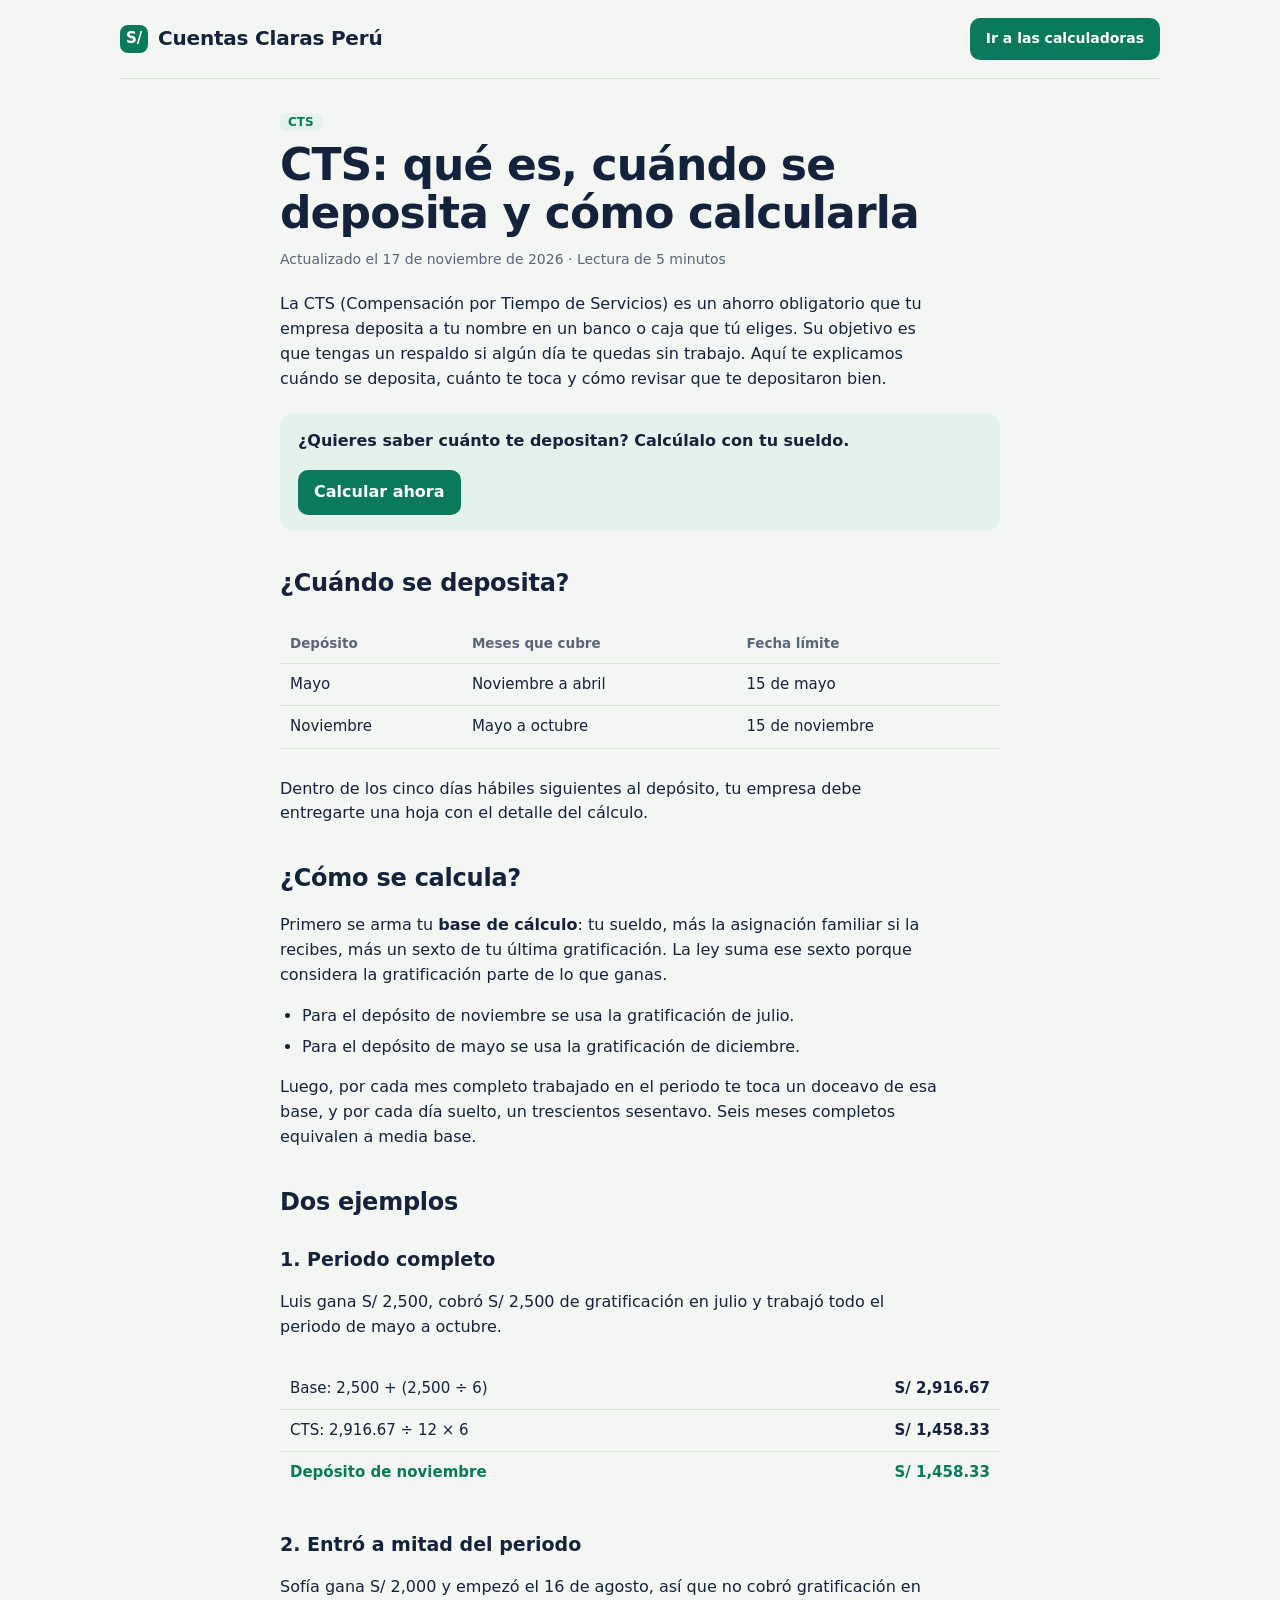
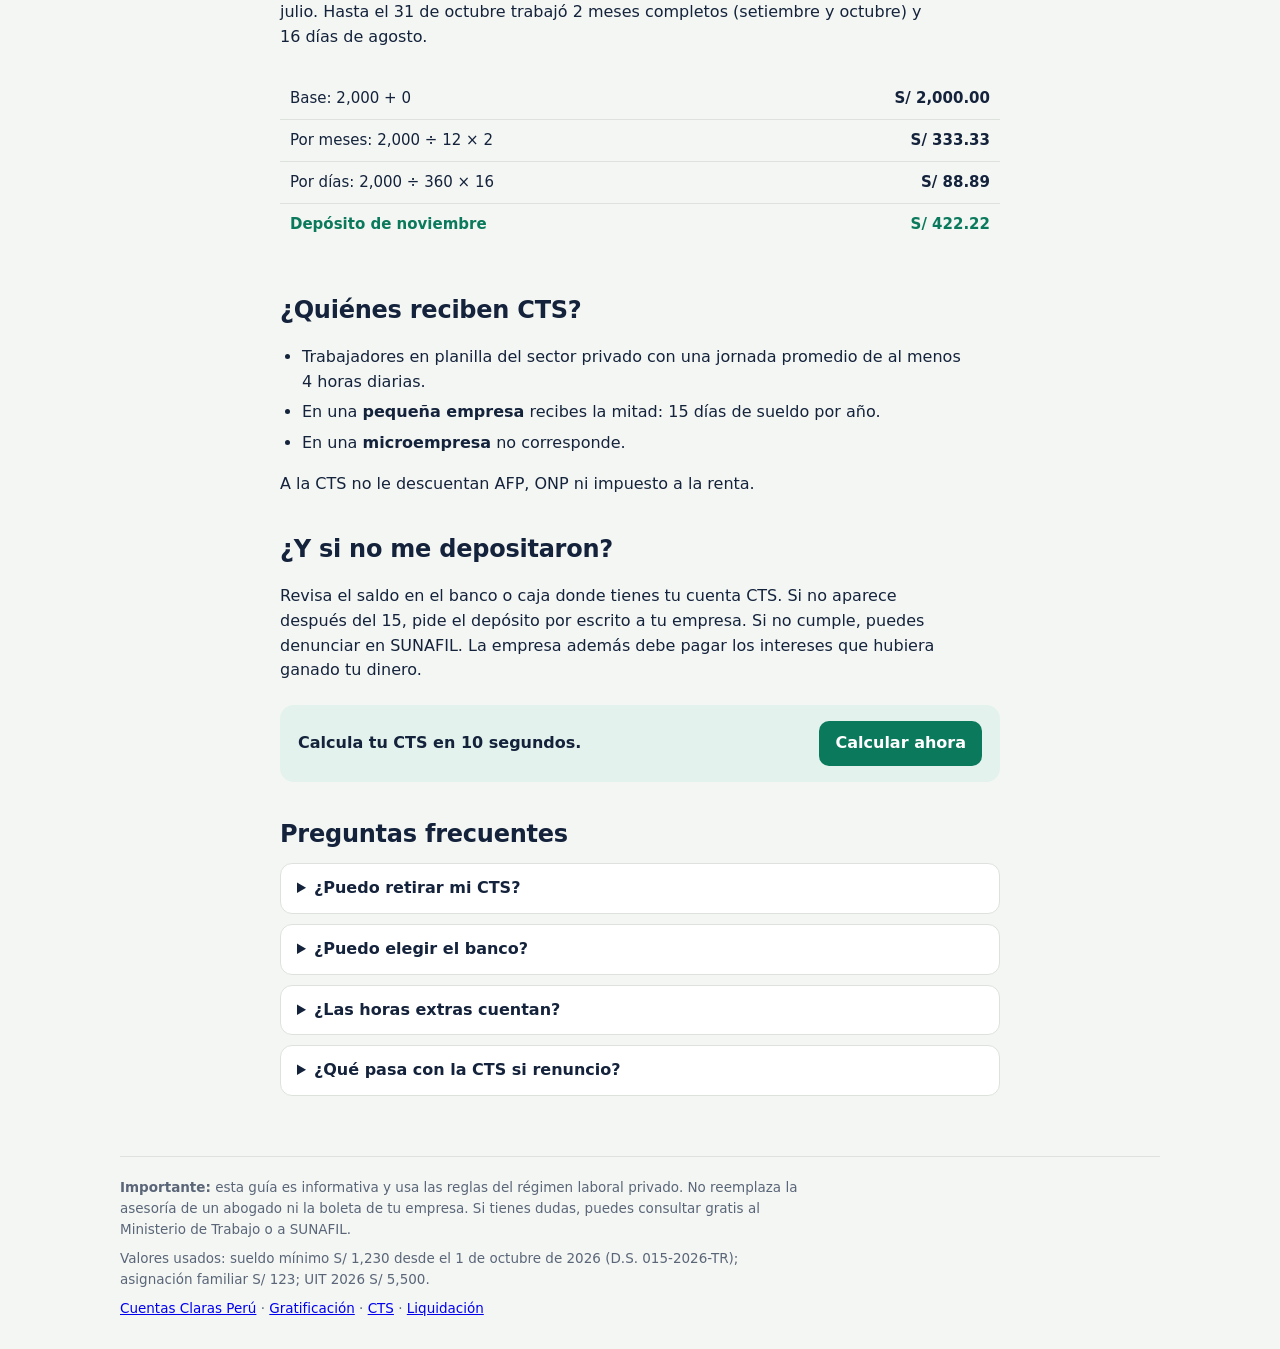
==== guias/cts-como-calcular.html @ 8b1d8154 "Agrega guías de gratificación, CTS y liquidación, mapa del sitio y etiquetas para compartir Co-Autho" ====
<!DOCTYPE html>
<html lang="es-PE">
<head>
<meta charset="utf-8">
<meta http-equiv="Content-Security-Policy" content="default-src 'none'; script-src 'self'; style-src 'self' https://fonts.googleapis.com; font-src https://fonts.gstatic.com; img-src 'self'; connect-src 'none'; base-uri 'none'; form-action 'none'; object-src 'none'; upgrade-insecure-requests">
<meta name="referrer" content="strict-origin-when-cross-origin">
<meta name="viewport" content="width=device-width, initial-scale=1">
<title>CTS 2026: qué es, cuándo se deposita y cómo calcularla | Cuentas Claras Perú</title>
<meta name="description" content="Guía simple de la CTS en Perú: fechas de depósito de mayo y noviembre, fórmula de cálculo con ejemplos y qué hacer si no te depositan.">
<link rel="canonical" href="https://thegold7.github.io/cuentas-claras/guias/cts-como-calcular.html">
<meta property="og:type" content="article">
<meta property="og:locale" content="es_PE">
<meta property="og:site_name" content="Cuentas Claras Perú">
<meta property="og:title" content="CTS: qué es, cuándo se deposita y cómo calcularla">
<meta property="og:description" content="Guía simple de la CTS en Perú: fechas de depósito de mayo y noviembre, fórmula de cálculo con ejemplos y qué hacer si no te depositan.">
<meta property="og:url" content="https://thegold7.github.io/cuentas-claras/guias/cts-como-calcular.html">
<meta property="og:image" content="https://thegold7.github.io/cuentas-claras/img/lima-costa-verde.jpg">
<meta name="twitter:card" content="summary_large_image">
<meta name="theme-color" content="#14233b">
<link rel="preconnect" href="https://fonts.googleapis.com">
<link rel="preconnect" href="https://fonts.gstatic.com" crossorigin>
<link href="https://fonts.googleapis.com/css2?family=Bricolage+Grotesque:opsz,wght@12..96,600;12..96,800&family=Public+Sans:wght@400;500;600;700&display=swap" rel="stylesheet">
<link rel="stylesheet" href="../css/estilos.css">
</head>
<body>
<div class="wrap">
<div class="topbar">
  <a class="brand" href="../"><span class="dot" aria-hidden="true">S/</span>Cuentas Claras Perú</a>
  <a class="btn" href="../">Ir a las calculadoras</a>
</div>
<article class="guia-art">
  <span class="g-tag">CTS</span>
  <h1>CTS: qué es, cuándo se deposita y cómo calcularla</h1>
  <div class="meta">Actualizado el 17 de noviembre de 2026 · Lectura de 5 minutos</div>

  <p>La CTS (Compensación por Tiempo de Servicios) es un ahorro obligatorio que tu empresa deposita a tu nombre en un banco o caja que tú eliges. Su objetivo es que tengas un respaldo si algún día te quedas sin trabajo. Aquí te explicamos cuándo se deposita, cuánto te toca y cómo revisar que te depositaron bien.</p>
  <div class="cta"><p>¿Quieres saber cuánto te depositan? Calcúlalo con tu sueldo.</p><a class="btn" href="../#cts">Calcular ahora</a></div>
  <h2>¿Cuándo se deposita?</h2>
  <div class="tabla-wrap"><table class="tabla"><thead><tr><th>Depósito</th><th>Meses que cubre</th><th>Fecha límite</th></tr></thead><tbody>
    <tr><td>Mayo</td><td>Noviembre a abril</td><td>15 de mayo</td></tr>
    <tr><td>Noviembre</td><td>Mayo a octubre</td><td>15 de noviembre</td></tr>
  </tbody></table></div>
  <p>Dentro de los cinco días hábiles siguientes al depósito, tu empresa debe entregarte una hoja con el detalle del cálculo.</p>
  <h2>¿Cómo se calcula?</h2>
  <p>Primero se arma tu <strong>base de cálculo</strong>: tu sueldo, más la asignación familiar si la recibes, más un sexto de tu última gratificación. La ley suma ese sexto porque considera la gratificación parte de lo que ganas.</p>
  <ul>
    <li>Para el depósito de noviembre se usa la gratificación de julio.</li>
    <li>Para el depósito de mayo se usa la gratificación de diciembre.</li>
  </ul>
  <p>Luego, por cada mes completo trabajado en el periodo te toca un doceavo de esa base, y por cada día suelto, un trescientos sesentavo. Seis meses completos equivalen a media base.</p>
  <h2>Dos ejemplos</h2>
  <h3>1. Periodo completo</h3>
  <p>Luis gana S/ 2,500, cobró S/ 2,500 de gratificación en julio y trabajó todo el periodo de mayo a octubre.</p>
  <div class="tabla-wrap"><table class="tabla"><tbody><tr><td>Base: 2,500 + (2,500 ÷ 6)</td><td class="n">S/ 2,916.67</td></tr><tr><td>CTS: 2,916.67 ÷ 12 × 6</td><td class="n">S/ 1,458.33</td></tr><tr class="t"><td>Depósito de noviembre</td><td class="n">S/ 1,458.33</td></tr></tbody></table></div>
  <h3>2. Entró a mitad del periodo</h3>
  <p>Sofía gana S/ 2,000 y empezó el 16 de agosto, así que no cobró gratificación en julio. Hasta el 31 de octubre trabajó 2 meses completos (setiembre y octubre) y 16 días de agosto.</p>
  <div class="tabla-wrap"><table class="tabla"><tbody><tr><td>Base: 2,000 + 0</td><td class="n">S/ 2,000.00</td></tr><tr><td>Por meses: 2,000 ÷ 12 × 2</td><td class="n">S/ 333.33</td></tr><tr><td>Por días: 2,000 ÷ 360 × 16</td><td class="n">S/ 88.89</td></tr><tr class="t"><td>Depósito de noviembre</td><td class="n">S/ 422.22</td></tr></tbody></table></div>
  <h2>¿Quiénes reciben CTS?</h2>
  <ul>
    <li>Trabajadores en planilla del sector privado con una jornada promedio de al menos 4 horas diarias.</li>
    <li>En una <strong>pequeña empresa</strong> recibes la mitad: 15 días de sueldo por año.</li>
    <li>En una <strong>microempresa</strong> no corresponde.</li>
  </ul>
  <p>A la CTS no le descuentan AFP, ONP ni impuesto a la renta.</p>
  <h2>¿Y si no me depositaron?</h2>
  <p>Revisa el saldo en el banco o caja donde tienes tu cuenta CTS. Si no aparece después del 15, pide el depósito por escrito a tu empresa. Si no cumple, puedes denunciar en SUNAFIL. La empresa además debe pagar los intereses que hubiera ganado tu dinero.</p>
  <div class="cta"><p>Calcula tu CTS en 10 segundos.</p><a class="btn" href="../#cts">Calcular ahora</a></div>
  <h2>Preguntas frecuentes</h2>
  <details><summary>¿Puedo retirar mi CTS?</summary><p>Las reglas de retiro cambian seguido por leyes temporales. Consulta en tu banco o caja cuánto puedes retirar hoy. Si te quedas sin trabajo, puedes retirar el total con la constancia de cese que te entrega tu empresa.</p></details><details><summary>¿Puedo elegir el banco?</summary><p>Sí. Tú eliges el banco o caja y se lo comunicas a tu empresa. También puedes cambiar tu CTS a otra entidad más adelante.</p></details><details><summary>¿Las horas extras cuentan?</summary><p>Sí, si las recibiste de forma regular. Se suma el promedio a tu base de cálculo.</p></details><details><summary>¿Qué pasa con la CTS si renuncio?</summary><p>La CTS acumulada desde tu último depósito se paga en tu liquidación como CTS trunca.</p></details>

</article>
<footer>
  <p><strong>Importante:</strong> esta guía es informativa y usa las reglas del régimen laboral privado. No reemplaza la asesoría de un abogado ni la boleta de tu empresa. Si tienes dudas, puedes consultar gratis al Ministerio de Trabajo o a SUNAFIL.</p>
  <p>Valores usados: sueldo mínimo S/ 1,230 desde el 1 de octubre de 2026 (D.S. 015-2026-TR); asignación familiar S/ 123; UIT 2026 S/ 5,500.</p>
  <p><a href="../">Cuentas Claras Perú</a> · <a href="gratificacion-diciembre-2026.html">Gratificación</a> · <a href="cts-como-calcular.html">CTS</a> · <a href="liquidacion-por-renuncia.html">Liquidación</a></p>
</footer>
</div>
</body>
</html>
---- css/estilos.css ----
/* Plan: boleta de pago como metáfora. Formulario a la izquierda, "boleta" con el desglose a la derecha, explicación sencilla debajo. */
:root{
  --ink:#14233b;          /* texto principal, azul tinta */
  --muted:#5a6678;
  --paper:#f4f6f3;        /* fondo */
  --card:#ffffff;
  --line:#dde3dc;
  --accent:#0b7a5c;       /* verde "plata" */
  --accent-soft:#e3f2ec;
  --sun:#f2b134;          /* amarillo para avisos */
  --sun-soft:#fff5dd;
  --danger:#b4372f;
  --font-display:"Bricolage Grotesque", "Segoe UI", system-ui, sans-serif;
  --font-body:"Public Sans", "Segoe UI", system-ui, -apple-system, sans-serif;
  color-scheme: light;
}
@media (prefers-color-scheme: dark){
  :root:not([data-theme="light"]){
    --ink:#e8edf4; --muted:#a3adbb; --paper:#0f1620; --card:#17212d; --line:#2a3644;
    --accent:#3cc497; --accent-soft:#16322a; --sun:#f2b134; --sun-soft:#2e2615; --danger:#ef7d74;
    color-scheme: dark;
  }
}
:root[data-theme="dark"]{
  --ink:#e8edf4; --muted:#a3adbb; --paper:#0f1620; --card:#17212d; --line:#2a3644;
  --accent:#3cc497; --accent-soft:#16322a; --sun:#f2b134; --sun-soft:#2e2615; --danger:#ef7d74;
  color-scheme: dark;
}
*{box-sizing:border-box}
html,body{margin:0}
body{background:var(--paper);color:var(--ink);font-family:var(--font-body);font-size:16px;line-height:1.55}
.wrap{max-width:1080px;margin:0 auto;padding:0 20px}
/* Portada con foto de la Costa Verde; el degradado oscuro mantiene el texto legible */
header.hero{margin-top:20px;border-radius:22px;overflow:hidden;color:#fff;padding:34px 30px 30px;min-height:330px;display:flex;flex-direction:column;justify-content:flex-end;
  background:linear-gradient(90deg, rgba(10,22,40,.88) 0%, rgba(10,22,40,.62) 48%, rgba(10,22,40,.12) 100%), url("../img/lima-costa-verde.jpg") center 50% / cover no-repeat, #14233b}
@media (max-width:600px){header.hero{padding:26px 20px 22px;min-height:300px;background:linear-gradient(180deg, rgba(10,22,40,.35) 0%, rgba(10,22,40,.9) 70%), url("../img/lima-costa-verde.jpg") 40% 50% / cover no-repeat, #14233b}}
.brand{display:flex;align-items:center;gap:10px;font-family:var(--font-display);font-weight:800;font-size:20px;letter-spacing:-.01em;margin-bottom:auto}
.brand .dot{width:28px;height:28px;border-radius:8px;background:#0b7a5c;display:grid;place-items:center;color:#fff;font-size:15px}
h1{font-family:var(--font-display);font-weight:800;font-size:clamp(28px,5vw,44px);line-height:1.08;letter-spacing:-.02em;margin:40px 0 10px;text-wrap:balance;max-width:18ch;text-shadow:0 2px 18px rgba(0,0,0,.35)}
.lead{color:rgba(255,255,255,.9);max-width:52ch;margin:0}
.chip{display:inline-flex;gap:6px;align-items:center;align-self:flex-start;margin-top:16px;padding:6px 13px;border-radius:99px;background:rgba(255,255,255,.16);border:1px solid rgba(255,255,255,.3);color:#fff;font-size:13.5px;font-weight:600;backdrop-filter:blur(6px)}
.credit{font-size:11.5px;color:rgba(255,255,255,.65);margin-top:12px}
nav.tabs{display:flex;gap:8px;flex-wrap:wrap;margin:26px 0 18px}
nav.tabs a{padding:10px 18px;border-radius:12px;border:1.5px solid var(--line);background:var(--card);color:var(--ink);text-decoration:none;font-weight:600}
nav.tabs a:hover{border-color:var(--accent)}
nav.tabs a[aria-current="page"]{background:var(--ink);border-color:var(--ink);color:var(--paper)}
a:focus-visible,button:focus-visible,input:focus-visible,select:focus-visible{outline:3px solid var(--sun);outline-offset:2px}
.panel{display:none}
.panel.active{display:block}
.grid{display:grid;grid-template-columns:minmax(0,1fr) minmax(0,1fr);gap:20px;align-items:start}
@media (max-width:760px){.grid{grid-template-columns:1fr}}
.card{background:var(--card);border:1px solid var(--line);border-radius:16px;padding:22px}
.card h2{font-family:var(--font-display);font-size:21px;margin:0 0 4px;letter-spacing:-.01em}
.card .sub{color:var(--muted);font-size:14.5px;margin:0 0 16px}
.field{display:flex;flex-direction:column;gap:5px;margin-bottom:14px}
.field label{font-weight:600;font-size:14.5px}
.field .hint{color:var(--muted);font-size:13px}
.row2{display:grid;grid-template-columns:minmax(0,1fr) minmax(0,1fr);gap:12px}
.row2>*{min-width:0}
@media (max-width:480px){.row2{grid-template-columns:1fr;gap:0}}
input[type=number],input[type=date],select{width:100%;padding:11px 12px;border:1.5px solid var(--line);border-radius:10px;background:var(--paper);color:var(--ink);font:inherit;font-variant-numeric:tabular-nums}
/* En iPhone y Android el campo de fecha tiene un ancho propio que lo hace desbordar */
input[type=date]{-webkit-appearance:none;appearance:none;min-width:0;max-width:100%;display:block;min-height:46px}
input[type=date]::-webkit-date-and-time-value{text-align:left}
input:hover,select:hover{border-color:var(--muted)}
.check{display:flex;gap:10px;align-items:flex-start;padding:10px 12px;border:1.5px solid var(--line);border-radius:10px;margin-bottom:14px;cursor:pointer}
.check input{margin-top:4px;width:18px;height:18px;accent-color:var(--accent)}
.check span{font-size:14.5px}
.check small{display:block;color:var(--muted);font-size:13px}
/* Boleta */
.boleta{background:var(--card);border:1px solid var(--line);border-radius:16px;overflow:hidden;position:sticky;top:16px}
.boleta .top{padding:18px 22px;border-bottom:2px dashed var(--line)}
.boleta .top .k{font-size:13px;color:var(--muted);text-transform:uppercase;letter-spacing:.06em;font-weight:600}
.boleta .total{font-family:var(--font-display);font-weight:800;font-size:clamp(34px,6vw,46px);letter-spacing:-.02em;color:var(--accent);font-variant-numeric:tabular-nums;line-height:1.1;margin-top:4px}
.boleta .when{font-size:14px;color:var(--muted);margin-top:4px}
.lines{list-style:none;margin:0;padding:12px 22px 18px}
.lines li{display:flex;justify-content:space-between;gap:12px;padding:9px 0;border-bottom:1px solid var(--line);font-size:15px}
.lines li:last-child{border-bottom:0}
.lines li .v{font-variant-numeric:tabular-nums;font-weight:600;white-space:nowrap}
.lines li .d{color:var(--muted);font-size:13px;display:block}
.lines li.sum{font-weight:700;border-top:2px solid var(--ink);border-bottom:0;margin-top:4px}
.notice{margin:0 22px 18px;padding:10px 12px;border-radius:10px;background:var(--sun-soft);border-left:4px solid var(--sun);font-size:14px}
.notice.err{border-left-color:var(--danger)}
/* Explicación */
.explain{margin-top:20px;display:grid;grid-template-columns:minmax(0,1.2fr) minmax(0,1fr);gap:20px}
@media (max-width:760px){.explain{grid-template-columns:1fr}}
.explain h3{font-family:var(--font-display);font-size:19px;margin:0 0 8px}
.explain p{margin:0 0 10px;max-width:65ch}
.formula{font-variant-numeric:tabular-nums;background:var(--accent-soft);color:var(--ink);border-radius:10px;padding:10px 12px;font-weight:600;margin:10px 0}
.example{border:1.5px dashed var(--accent);border-radius:14px;padding:16px 18px}
.example .tag{display:inline-block;background:var(--accent);color:var(--card);border-radius:6px;padding:2px 8px;font-size:12.5px;font-weight:700;margin-bottom:8px}
.example table{width:100%;border-collapse:collapse;font-size:14.5px;font-variant-numeric:tabular-nums}
.example td{padding:5px 0;border-bottom:1px solid var(--line)}
.example td:last-child{text-align:right;font-weight:600;white-space:nowrap}
.example tr.t td{border-bottom:0;font-weight:700;color:var(--accent)}
.ojo{margin-top:14px;padding:0;list-style:none;display:grid;gap:8px}
.ojo li{padding-left:24px;position:relative;font-size:14.5px}
.ojo li::before{content:"!";position:absolute;left:0;top:2px;width:17px;height:17px;border-radius:50%;background:var(--sun);color:#3b2a00;font-size:12px;font-weight:800;display:grid;place-items:center}
footer{margin:40px 0 30px;padding-top:20px;border-top:1px solid var(--line);color:var(--muted);font-size:13.5px}
footer p{max-width:80ch;margin:0 0 8px}
@media (prefers-reduced-motion:no-preference){.panel.active{animation:fade .25s ease}@keyframes fade{from{opacity:.4}to{opacity:1}}}

/* ---------- Guías (portada) ---------- */
.guias{margin-top:34px}
.guias h2,.apoyo h2{font-family:var(--font-display);font-size:24px;letter-spacing:-.01em;margin:0 0 14px}
.guias-grid{display:grid;grid-template-columns:repeat(3,minmax(0,1fr));gap:16px}
@media (max-width:860px){.guias-grid{grid-template-columns:1fr}}
.guia{display:flex;flex-direction:column;gap:6px;background:var(--card);border:1px solid var(--line);border-radius:14px;padding:18px;color:var(--ink);text-decoration:none}
.guia:hover{border-color:var(--accent)}
.guia strong{font-family:var(--font-display);font-size:17px;line-height:1.25}
.guia span:last-child{color:var(--muted);font-size:14px}
.g-tag{align-self:flex-start;font-size:12px;font-weight:700;color:var(--accent);background:var(--accent-soft);padding:2px 8px;border-radius:6px}

/* ---------- Apoyo con Yape ---------- */
.apoyo{margin-top:28px;display:flex;gap:24px;align-items:center;justify-content:space-between;background:var(--card);border:1.5px solid var(--accent);border-radius:16px;padding:22px}
.apoyo[hidden]{display:none}
.apoyo p{margin:0;max-width:60ch;color:var(--muted)}
.apoyo img{width:180px;height:180px;border-radius:12px;background:#fff;padding:6px;flex-shrink:0}
@media (max-width:600px){.apoyo{flex-direction:column;align-items:flex-start}}

/* ---------- Páginas de guía ---------- */
.topbar{display:flex;justify-content:space-between;align-items:center;gap:12px;padding:18px 0;border-bottom:1px solid var(--line)}
.topbar a.brand{color:var(--ink);text-decoration:none;margin:0}
.topbar a.brand .dot{background:var(--accent)}
.topbar .btn{font-size:14px}
.btn{display:inline-block;background:var(--accent);color:#fff;text-decoration:none;font-weight:700;padding:10px 16px;border-radius:10px}
.btn:hover{filter:brightness(1.08)}
article.guia-art{max-width:720px;margin:0 auto;padding:30px 0 10px}
article.guia-art h1{max-width:none;margin:8px 0 12px;text-shadow:none}
article.guia-art .meta{color:var(--muted);font-size:14px;margin-bottom:22px}
article.guia-art h2{font-family:var(--font-display);font-size:24px;letter-spacing:-.01em;margin:34px 0 10px;text-wrap:balance}
article.guia-art h3{font-family:var(--font-display);font-size:19px;margin:24px 0 8px}
article.guia-art p,article.guia-art li{max-width:65ch}
article.guia-art ul,article.guia-art ol{padding-left:22px}
article.guia-art li{margin-bottom:6px}
.cta{display:flex;gap:16px;align-items:center;justify-content:space-between;flex-wrap:wrap;background:var(--accent-soft);border-radius:14px;padding:16px 18px;margin:22px 0}
.cta p{margin:0;font-weight:600}
.tabla{width:100%;border-collapse:collapse;font-size:15px;font-variant-numeric:tabular-nums;margin:12px 0}
.tabla-wrap{overflow-x:auto}
.tabla th,.tabla td{text-align:left;padding:9px 10px;border-bottom:1px solid var(--line)}
.tabla th{font-size:13.5px;color:var(--muted);font-weight:600}
.tabla td.n{text-align:right;white-space:nowrap;font-weight:600}
.tabla tr.t td{font-weight:700;color:var(--accent);border-bottom:0}
details{background:var(--card);border:1px solid var(--line);border-radius:12px;padding:12px 16px;margin-bottom:10px}
summary{cursor:pointer;font-weight:600}
details p{margin:10px 0 2px}
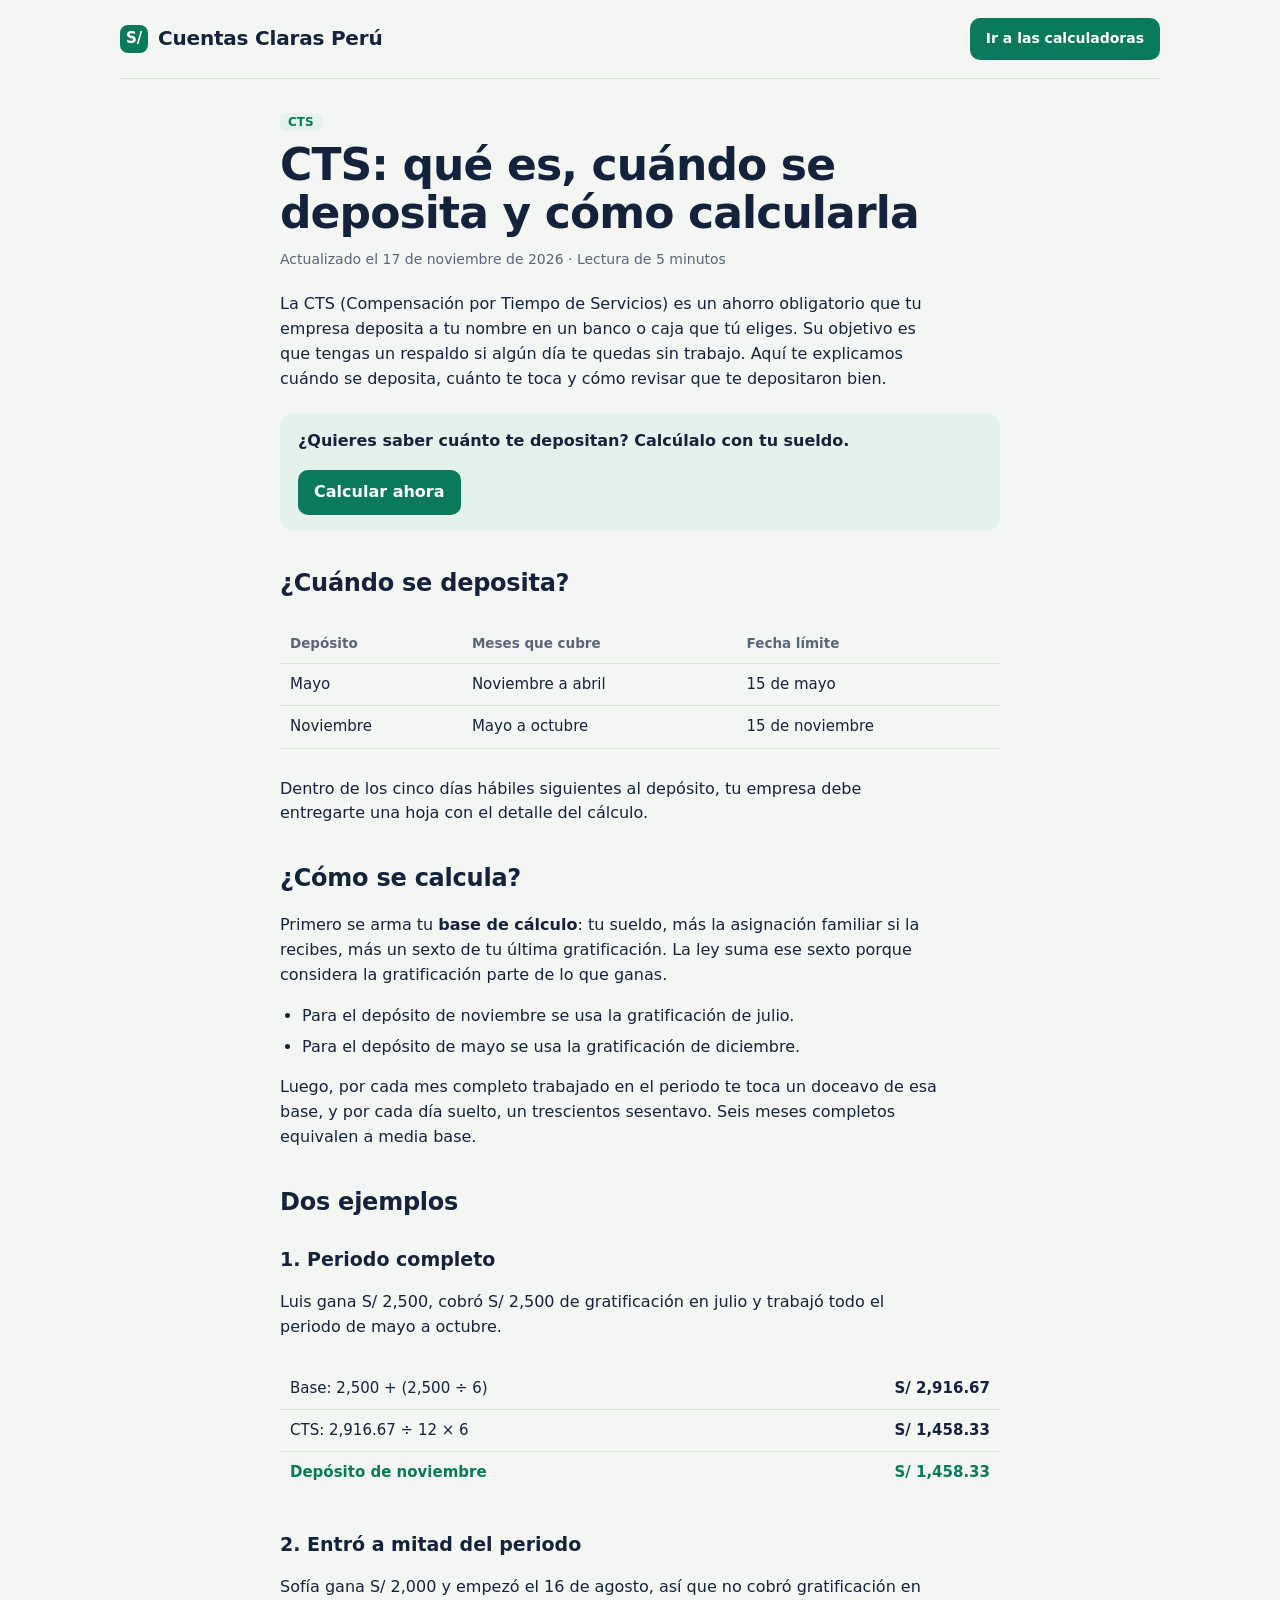
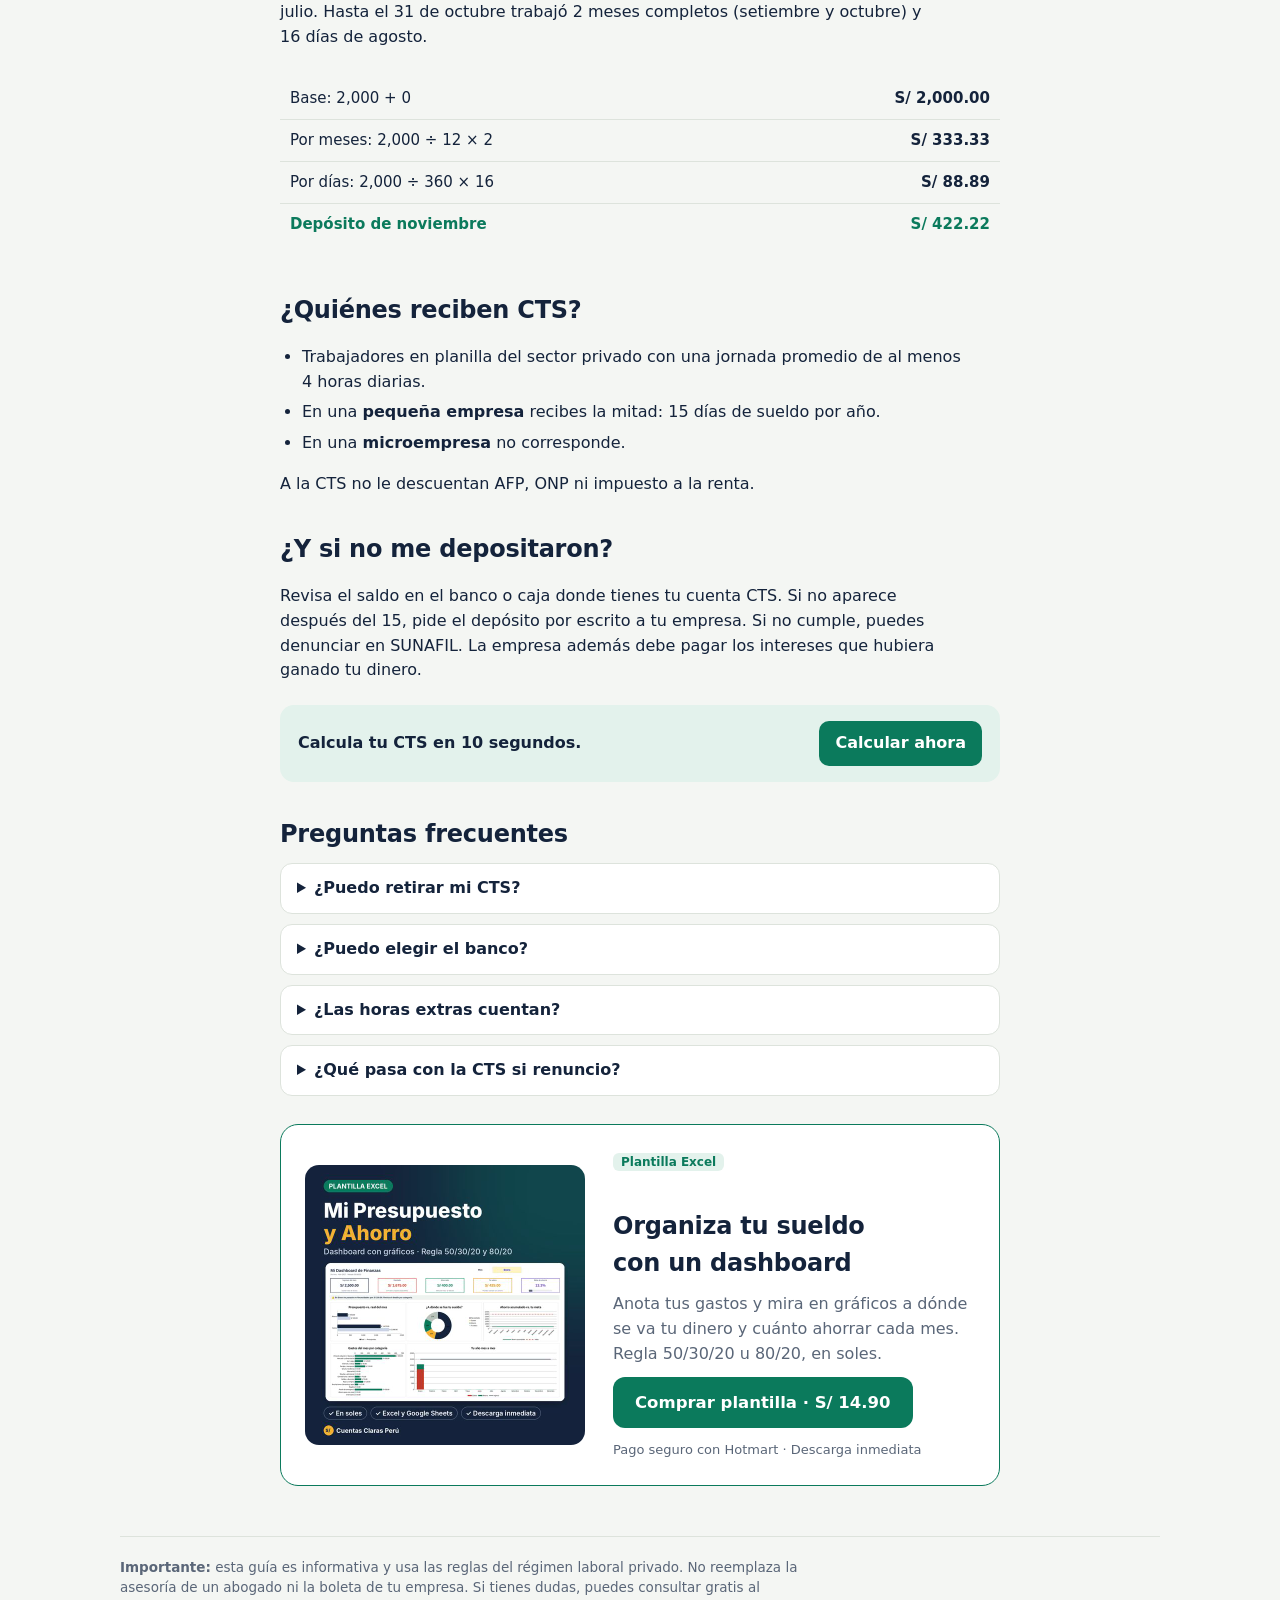
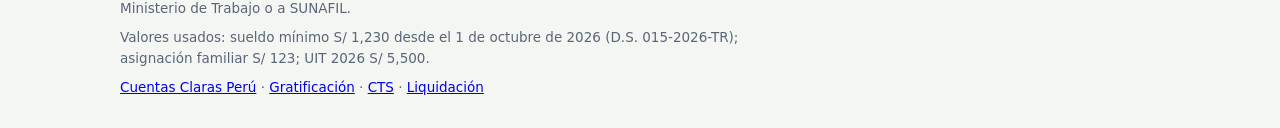
==== commit b0a5d579: "Agrega la plantilla de presupuesto con botón de compra en Hotmart Co-Authored-By: Claude Opus 5.5 <n" ====
--- a/guias/cts-como-calcular.html
+++ b/guias/cts-como-calcular.html
@@ -68,6 +68,15 @@
   <h2>Preguntas frecuentes</h2>
   <details><summary>¿Puedo retirar mi CTS?</summary><p>Las reglas de retiro cambian seguido por leyes temporales. Consulta en tu banco o caja cuánto puedes retirar hoy. Si te quedas sin trabajo, puedes retirar el total con la constancia de cese que te entrega tu empresa.</p></details><details><summary>¿Puedo elegir el banco?</summary><p>Sí. Tú eliges el banco o caja y se lo comunicas a tu empresa. También puedes cambiar tu CTS a otra entidad más adelante.</p></details><details><summary>¿Las horas extras cuentan?</summary><p>Sí, si las recibiste de forma regular. Se suma el promedio a tu base de cálculo.</p></details><details><summary>¿Qué pasa con la CTS si renuncio?</summary><p>La CTS acumulada desde tu último depósito se paga en tu liquidación como CTS trunca.</p></details>
 
+  <section class="producto" aria-label="Plantilla de presupuesto">
+    <img src="../img/plantilla-presupuesto.jpg" alt="Plantilla Mi Presupuesto y Ahorro con dashboard" width="280" height="280" loading="lazy">
+    <div class="producto-txt">
+      <span class="g-tag">Plantilla Excel</span>
+      <h2>Organiza tu sueldo con un dashboard</h2>
+      <p>Anota tus gastos y mira en gráficos a dónde se va tu dinero y cuánto ahorrar cada mes. Regla 50/30/20 u 80/20, en soles.</p>
+      <div class="producto-cta"><a class="btn btn-lg" href="https://pay.hotmart.com/M108543172Y?src=guia-cts" rel="noopener">Comprar plantilla · S/ 14.90</a><span class="nota">Pago seguro con Hotmart · Descarga inmediata</span></div>
+    </div>
+  </section>
 </article>
 <footer>
   <p><strong>Importante:</strong> esta guía es informativa y usa las reglas del régimen laboral privado. No reemplaza la asesoría de un abogado ni la boleta de tu empresa. Si tienes dudas, puedes consultar gratis al Ministerio de Trabajo o a SUNAFIL.</p>
--- a/css/estilos.css
+++ b/css/estilos.css
@@ -112,11 +112,17 @@
 .g-tag{align-self:flex-start;font-size:12px;font-weight:700;color:var(--accent);background:var(--accent-soft);padding:2px 8px;border-radius:6px}
 
 /* ---------- Apoyo con Yape ---------- */
-.apoyo{margin-top:28px;display:flex;gap:24px;align-items:center;justify-content:space-between;background:var(--card);border:1.5px solid var(--accent);border-radius:16px;padding:22px}
-.apoyo[hidden]{display:none}
-.apoyo p{margin:0;max-width:60ch;color:var(--muted)}
-.apoyo img{width:180px;height:180px;border-radius:12px;background:#fff;padding:6px;flex-shrink:0}
-@media (max-width:600px){.apoyo{flex-direction:column;align-items:flex-start}}
+.apoyo{margin-top:28px;display:flex;gap:28px;align-items:center;justify-content:space-between;background:var(--card);border:1px solid var(--line);border-radius:16px;padding:24px 26px;position:relative;overflow:hidden}
+.apoyo::before{content:"";position:absolute;left:0;top:0;bottom:0;width:5px;background:var(--sun)}
+.apoyo h2{display:flex;align-items:center;gap:10px;margin-bottom:8px}
+.moneda{width:40px;height:40px;flex-shrink:0}
+.apoyo p{margin:0 0 8px;max-width:58ch;color:var(--muted)}
+.apoyo-tip{font-size:14px}
+.apoyo-tip strong{color:var(--ink)}
+.qr{margin:0;flex-shrink:0;text-align:center;background:#fff;border:1px solid var(--line);border-radius:14px;padding:10px 10px 8px}
+.qr img{width:180px;height:180px;display:block}
+.qr figcaption{font-size:12.5px;font-weight:600;color:#14233b;margin-top:4px}
+@media (max-width:600px){.apoyo{flex-direction:column;align-items:flex-start;padding:22px 20px}.qr{align-self:center}}
 
 /* ---------- Páginas de guía ---------- */
 .topbar{display:flex;justify-content:space-between;align-items:center;gap:12px;padding:18px 0;border-bottom:1px solid var(--line)}
@@ -144,3 +150,16 @@
 details{background:var(--card);border:1px solid var(--line);border-radius:12px;padding:12px 16px;margin-bottom:10px}
 summary{cursor:pointer;font-weight:600}
 details p{margin:10px 0 2px}
+
+/* ---------- Producto (plantilla) ---------- */
+.producto{margin-top:28px;display:grid;grid-template-columns:280px minmax(0,1fr);gap:28px;align-items:center;background:var(--card);border:1.5px solid var(--accent);border-radius:18px;padding:24px}
+.producto img{width:100%;height:auto;border-radius:14px;display:block}
+.producto h2{font-family:var(--font-display);font-size:26px;letter-spacing:-.01em;margin:8px 0 8px;text-wrap:balance}
+.producto p{margin:0 0 10px;color:var(--muted);max-width:60ch}
+.checks{list-style:none;padding:0;margin:0 0 16px;display:grid;gap:6px}
+.checks li{padding-left:26px;position:relative;font-size:15px}
+.checks li::before{content:"✓";position:absolute;left:0;top:0;width:19px;height:19px;border-radius:50%;background:var(--accent-soft);color:var(--accent);font-weight:800;font-size:12px;display:grid;place-items:center}
+.producto-cta{display:flex;flex-wrap:wrap;align-items:center;gap:12px}
+.btn-lg{font-size:16.5px;padding:13px 22px;border-radius:12px}
+.nota{font-size:13px;color:var(--muted)}
+@media (max-width:700px){.producto{grid-template-columns:1fr;padding:20px}.producto img{max-width:280px;margin:0 auto}}
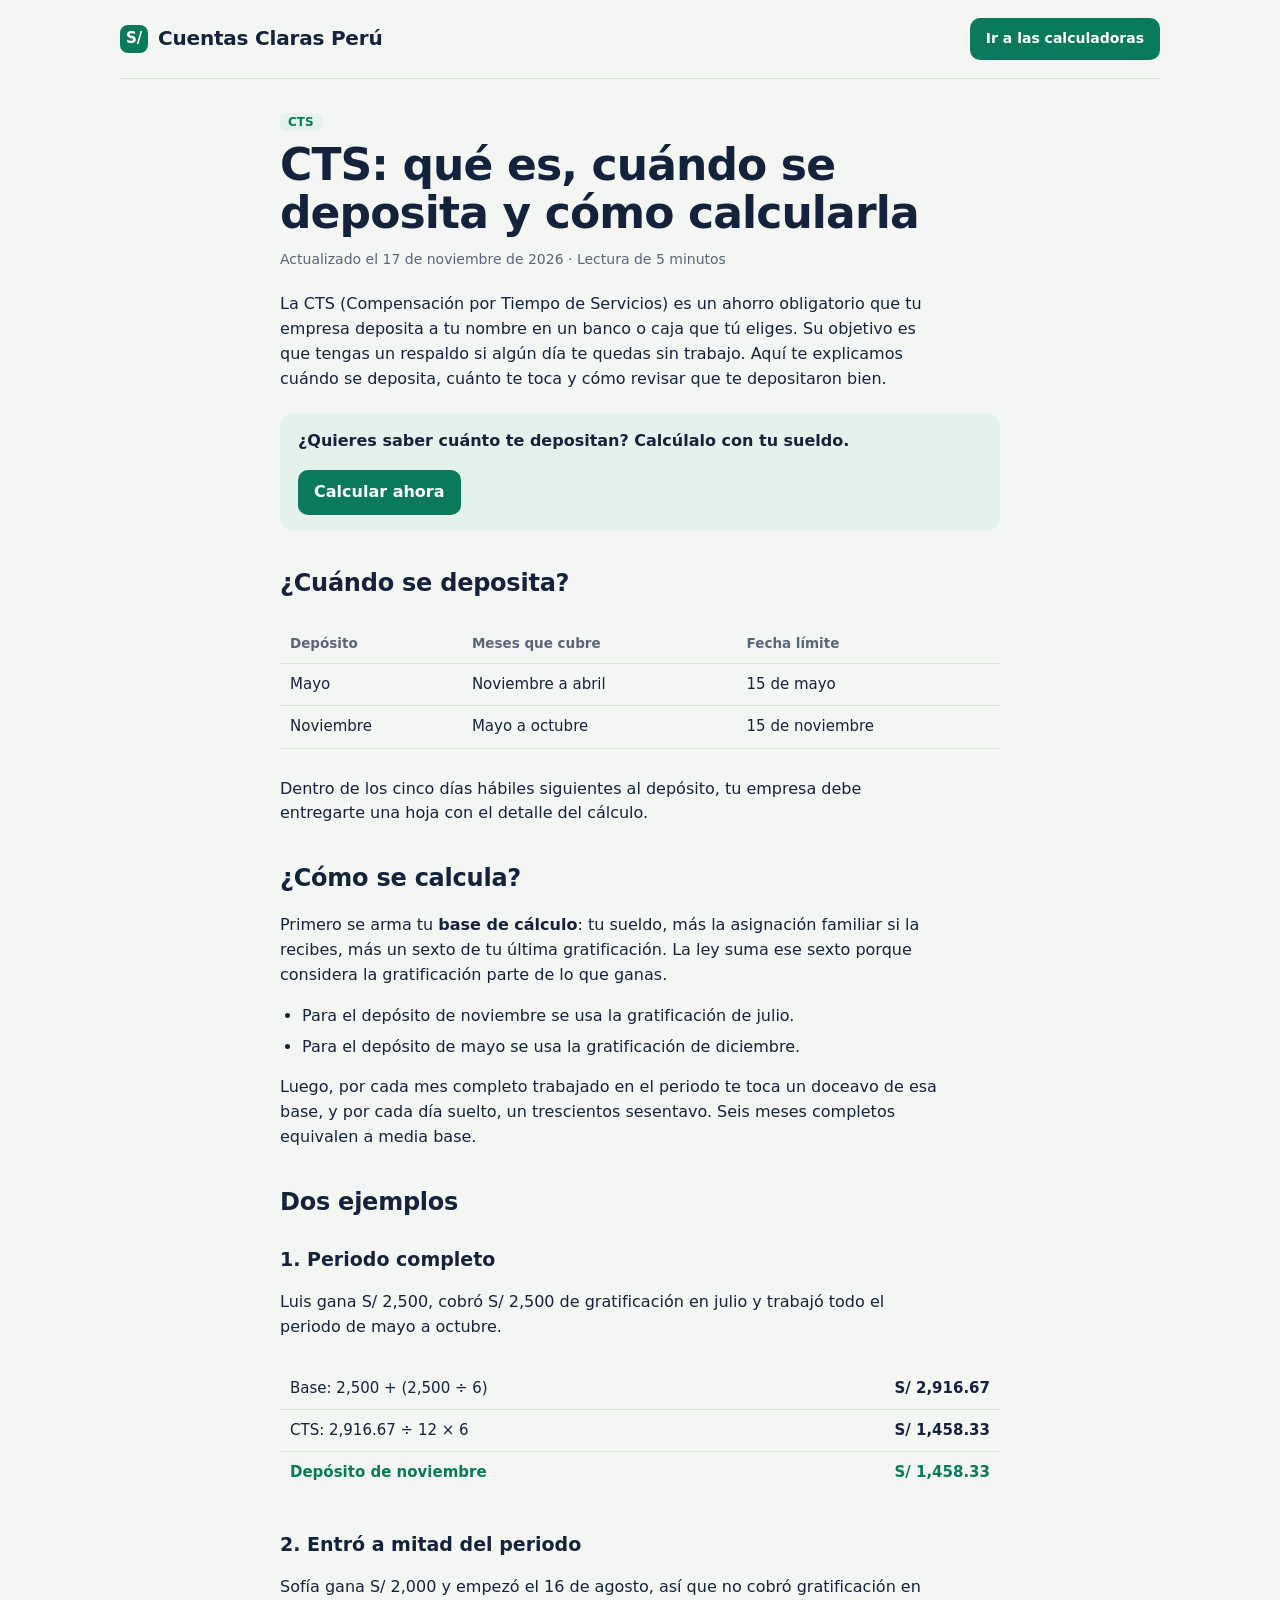
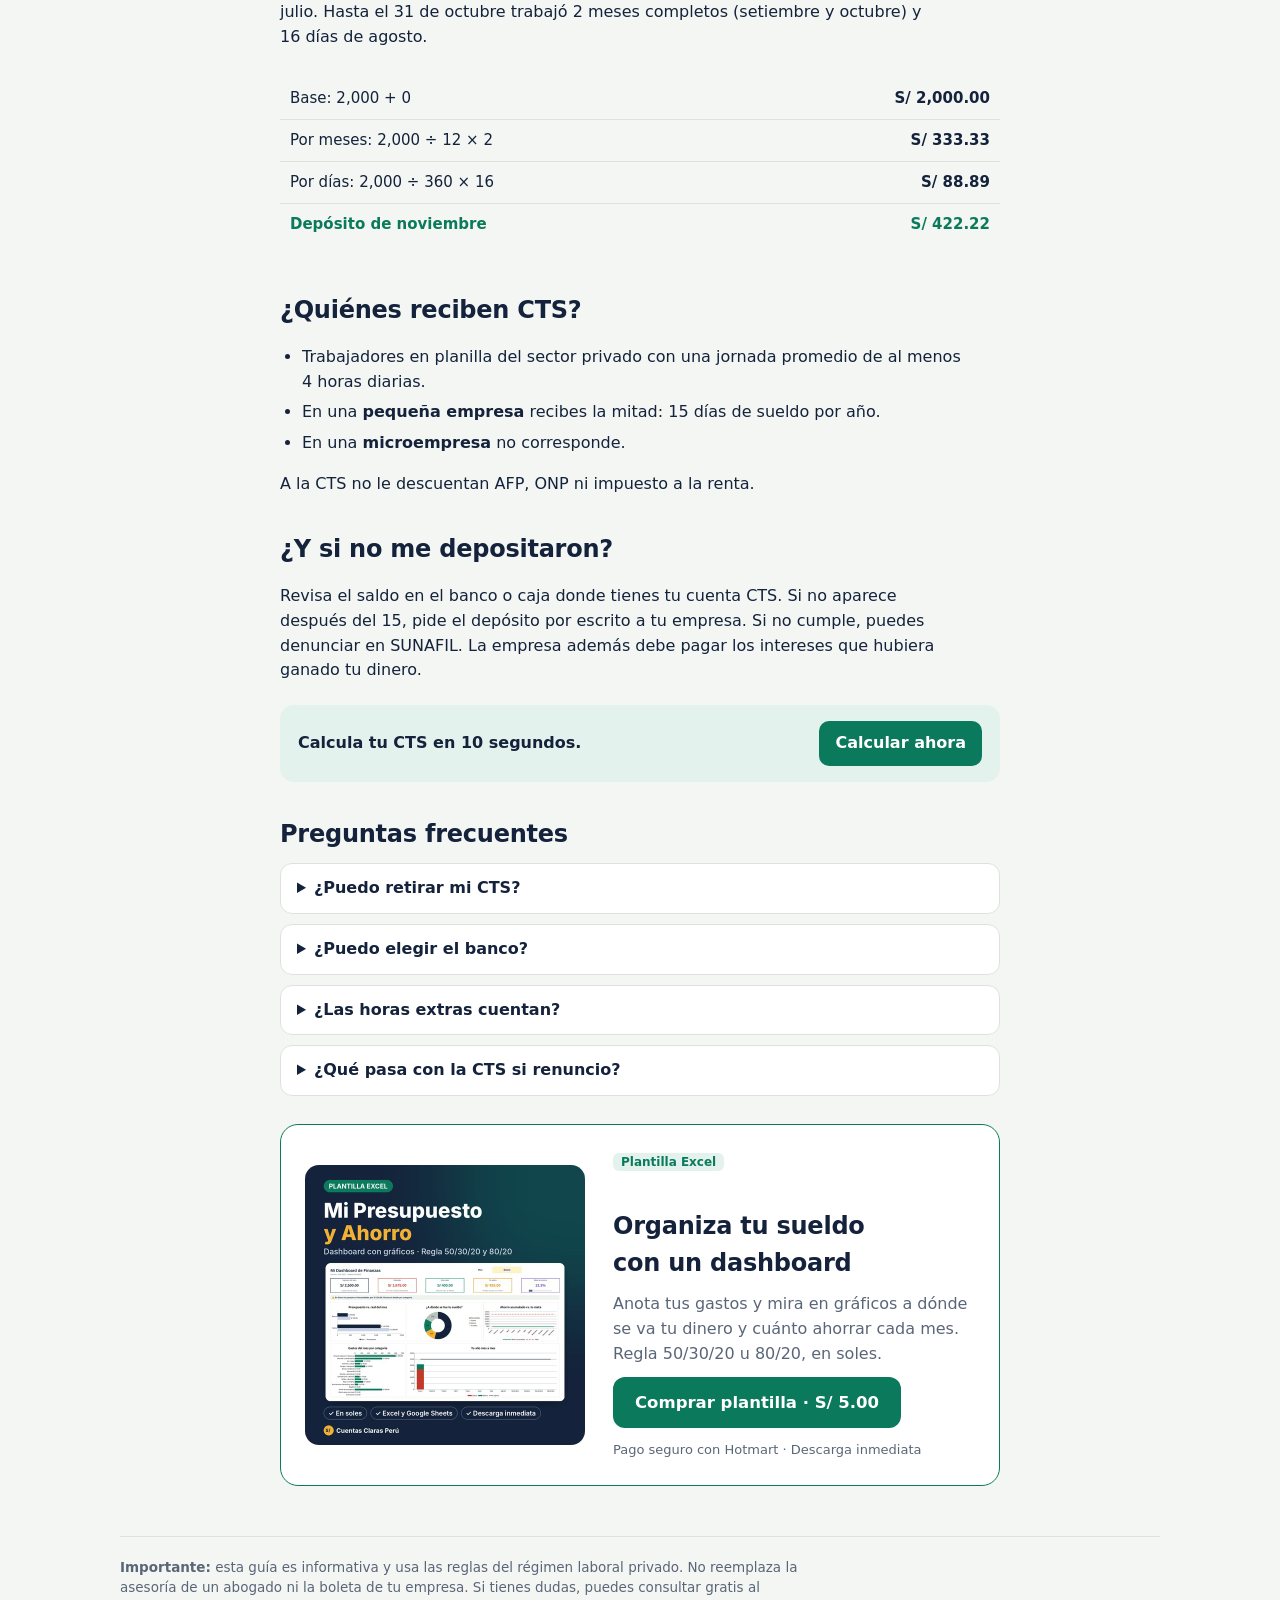
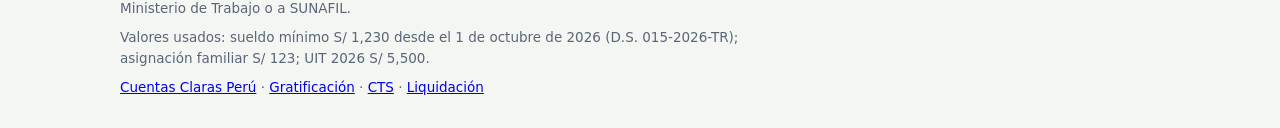
==== commit 3f0f4e25: "Ajusta precio de la plantilla a S/ 5.00 Co-Authored-By: Claude Opus 5.5 <noreply@anthropic.com> Clau" ====
--- a/guias/cts-como-calcular.html
+++ b/guias/cts-como-calcular.html
@@ -74,7 +74,7 @@
       <span class="g-tag">Plantilla Excel</span>
       <h2>Organiza tu sueldo con un dashboard</h2>
       <p>Anota tus gastos y mira en gráficos a dónde se va tu dinero y cuánto ahorrar cada mes. Regla 50/30/20 u 80/20, en soles.</p>
-      <div class="producto-cta"><a class="btn btn-lg" href="https://pay.hotmart.com/M108543172Y?src=guia-cts" rel="noopener">Comprar plantilla · S/ 14.90</a><span class="nota">Pago seguro con Hotmart · Descarga inmediata</span></div>
+      <div class="producto-cta"><a class="btn btn-lg" href="https://pay.hotmart.com/M108543172Y?src=guia-cts" rel="noopener">Comprar plantilla · S/ 5.00</a><span class="nota">Pago seguro con Hotmart · Descarga inmediata</span></div>
     </div>
   </section>
 </article>
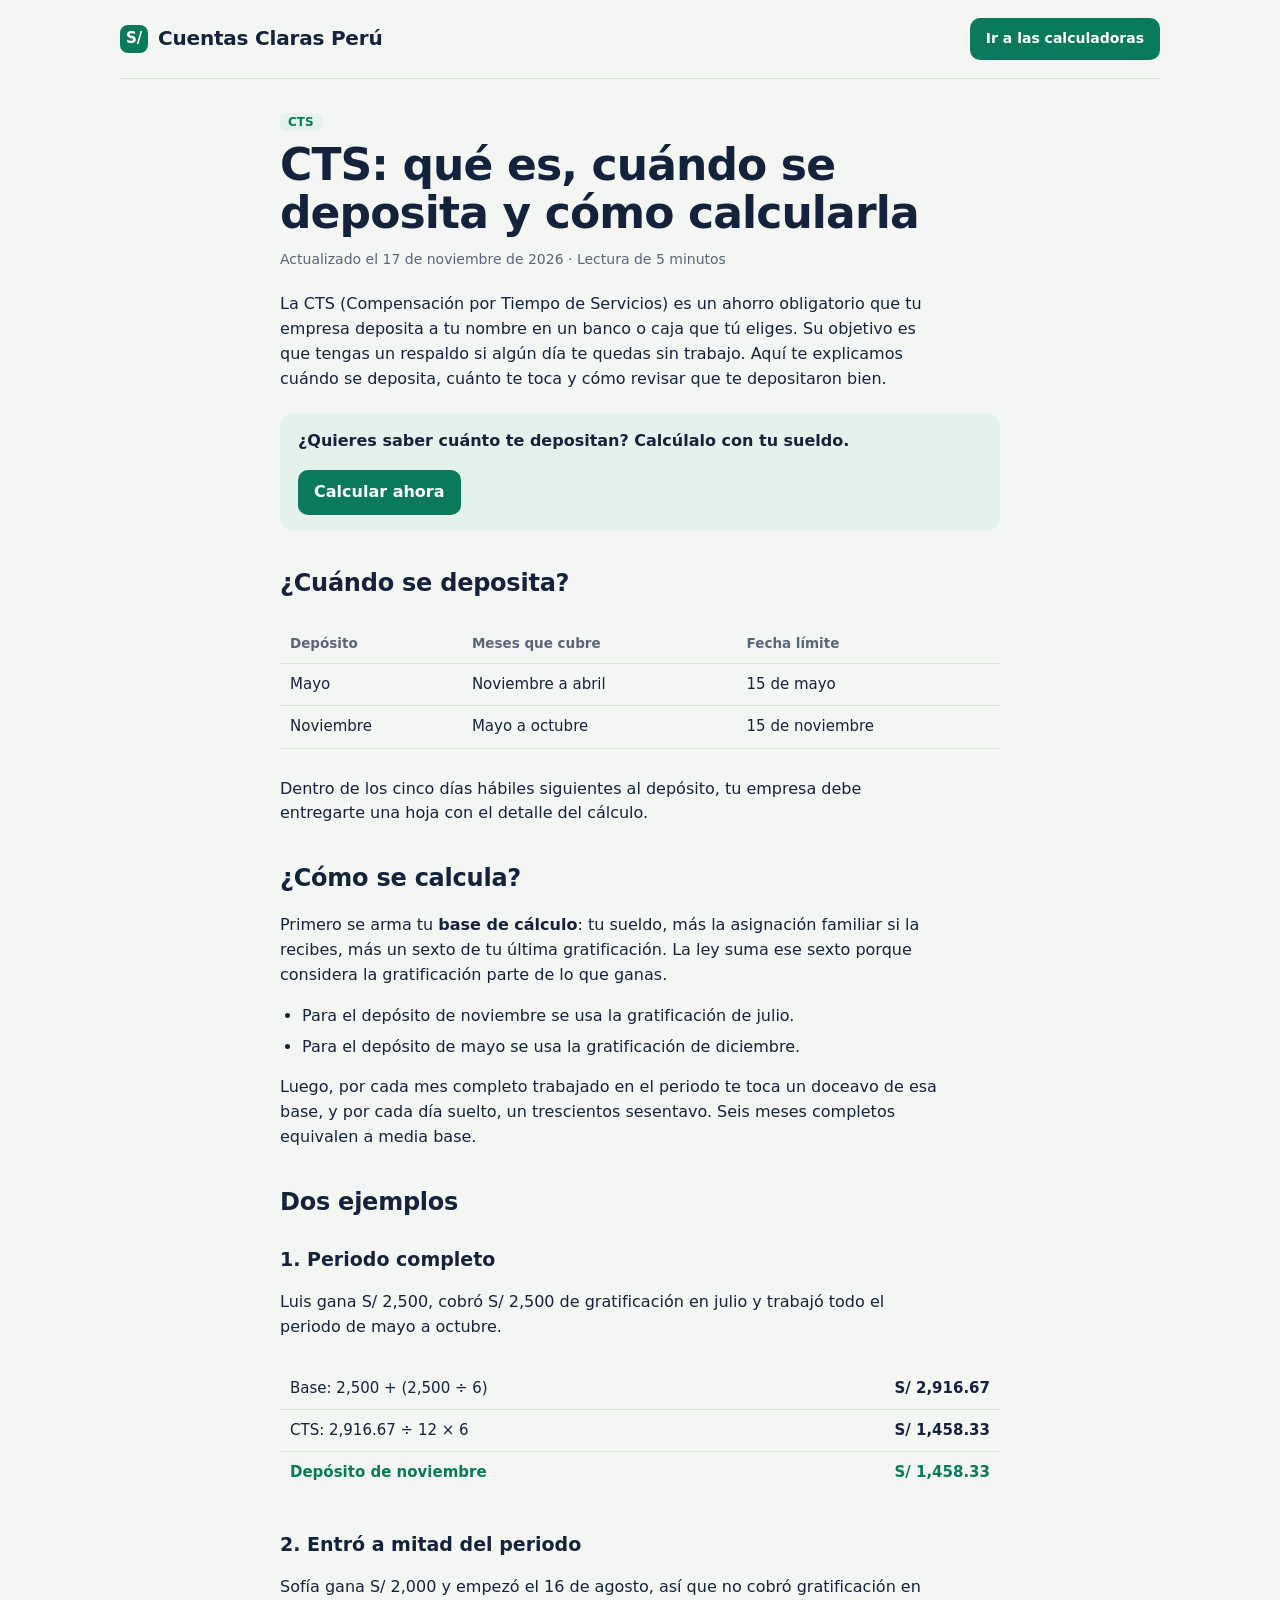
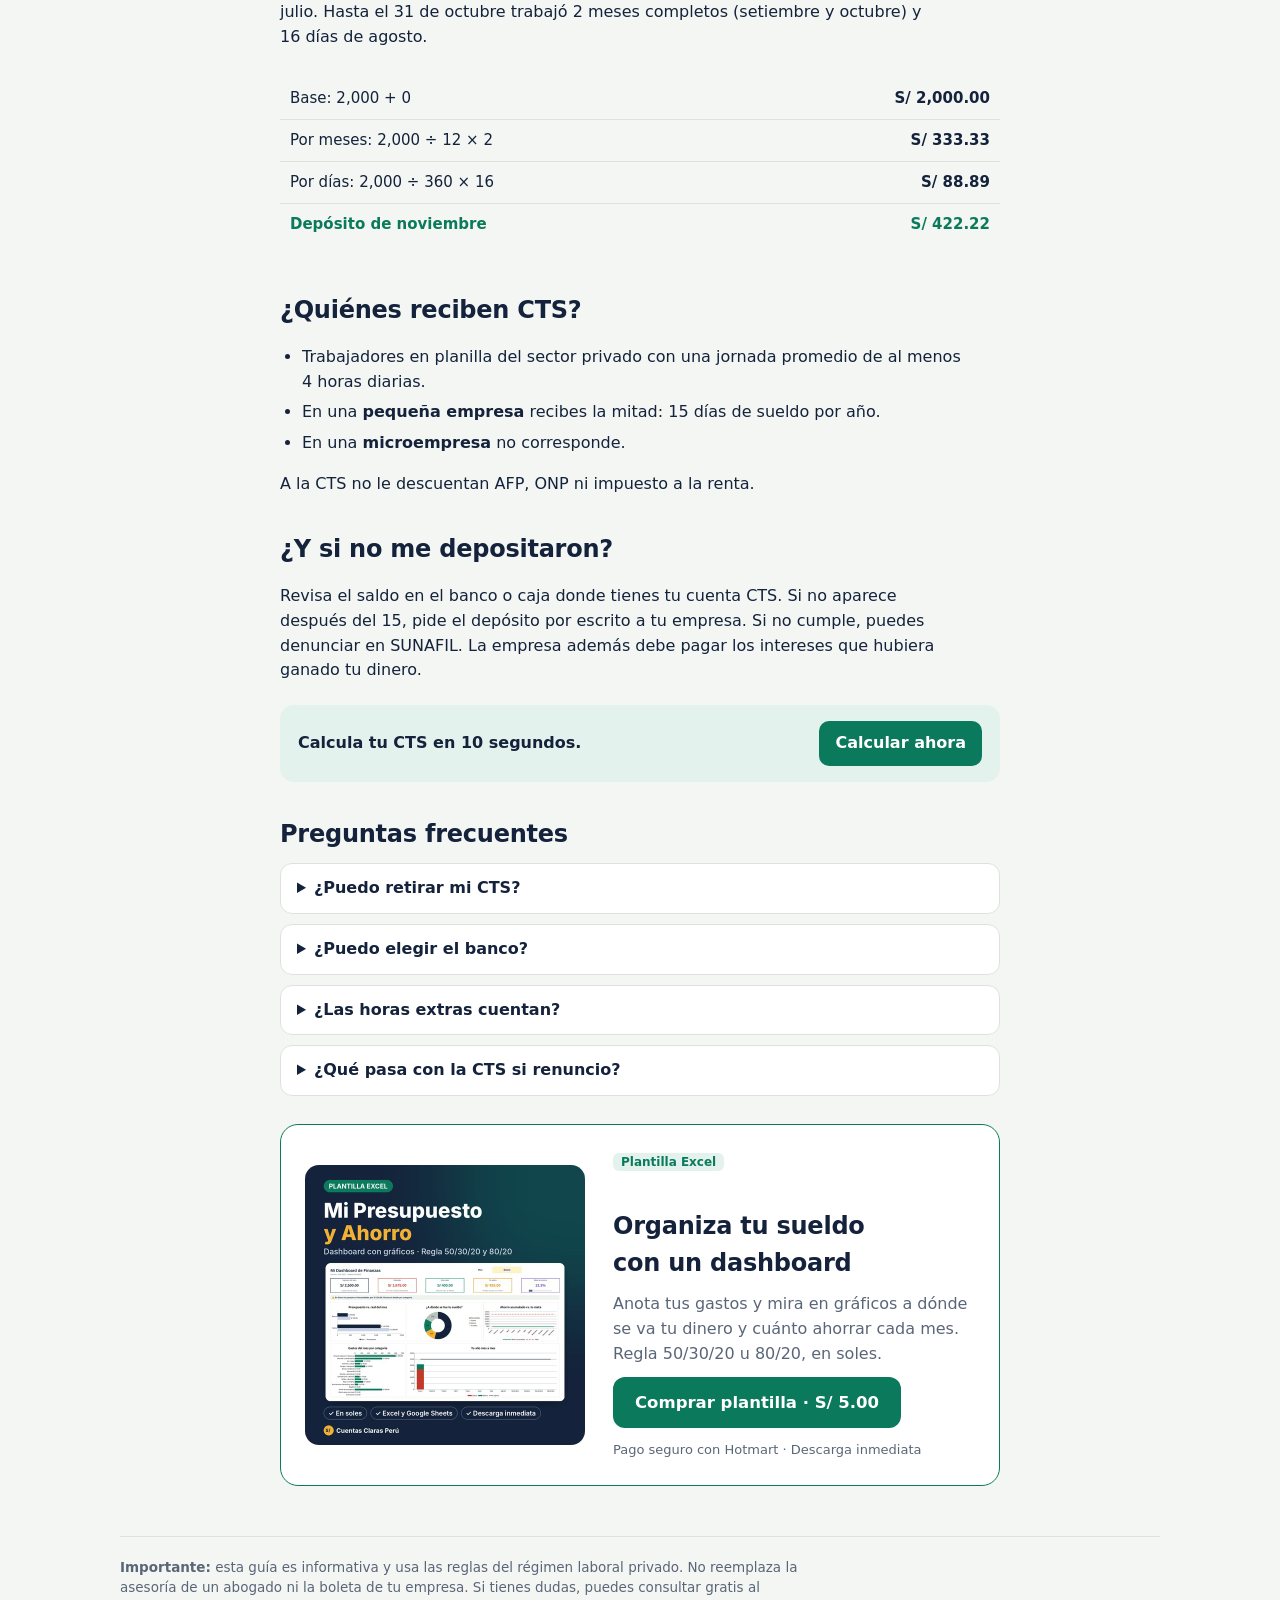
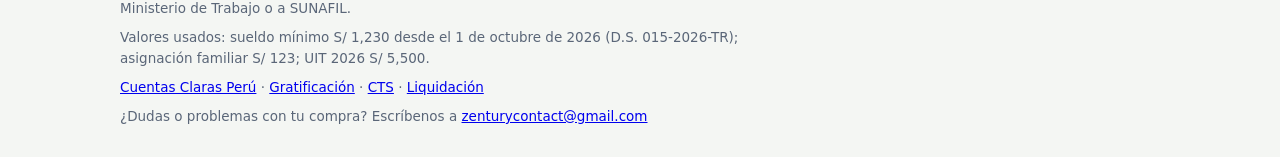
==== commit 52317ca3: "Agrega correo de contacto al pie de página Co-Authored-By: Claude Opus 5.5 <noreply@anthropic.com> C" ====
--- a/guias/cts-como-calcular.html
+++ b/guias/cts-como-calcular.html
@@ -82,6 +82,7 @@
   <p><strong>Importante:</strong> esta guía es informativa y usa las reglas del régimen laboral privado. No reemplaza la asesoría de un abogado ni la boleta de tu empresa. Si tienes dudas, puedes consultar gratis al Ministerio de Trabajo o a SUNAFIL.</p>
   <p>Valores usados: sueldo mínimo S/ 1,230 desde el 1 de octubre de 2026 (D.S. 015-2026-TR); asignación familiar S/ 123; UIT 2026 S/ 5,500.</p>
   <p><a href="../">Cuentas Claras Perú</a> · <a href="gratificacion-diciembre-2026.html">Gratificación</a> · <a href="cts-como-calcular.html">CTS</a> · <a href="liquidacion-por-renuncia.html">Liquidación</a></p>
+  <p>¿Dudas o problemas con tu compra? Escríbenos a <a href="mailto:zenturycontact@gmail.com">zenturycontact@gmail.com</a></p>
 </footer>
 </div>
 </body>
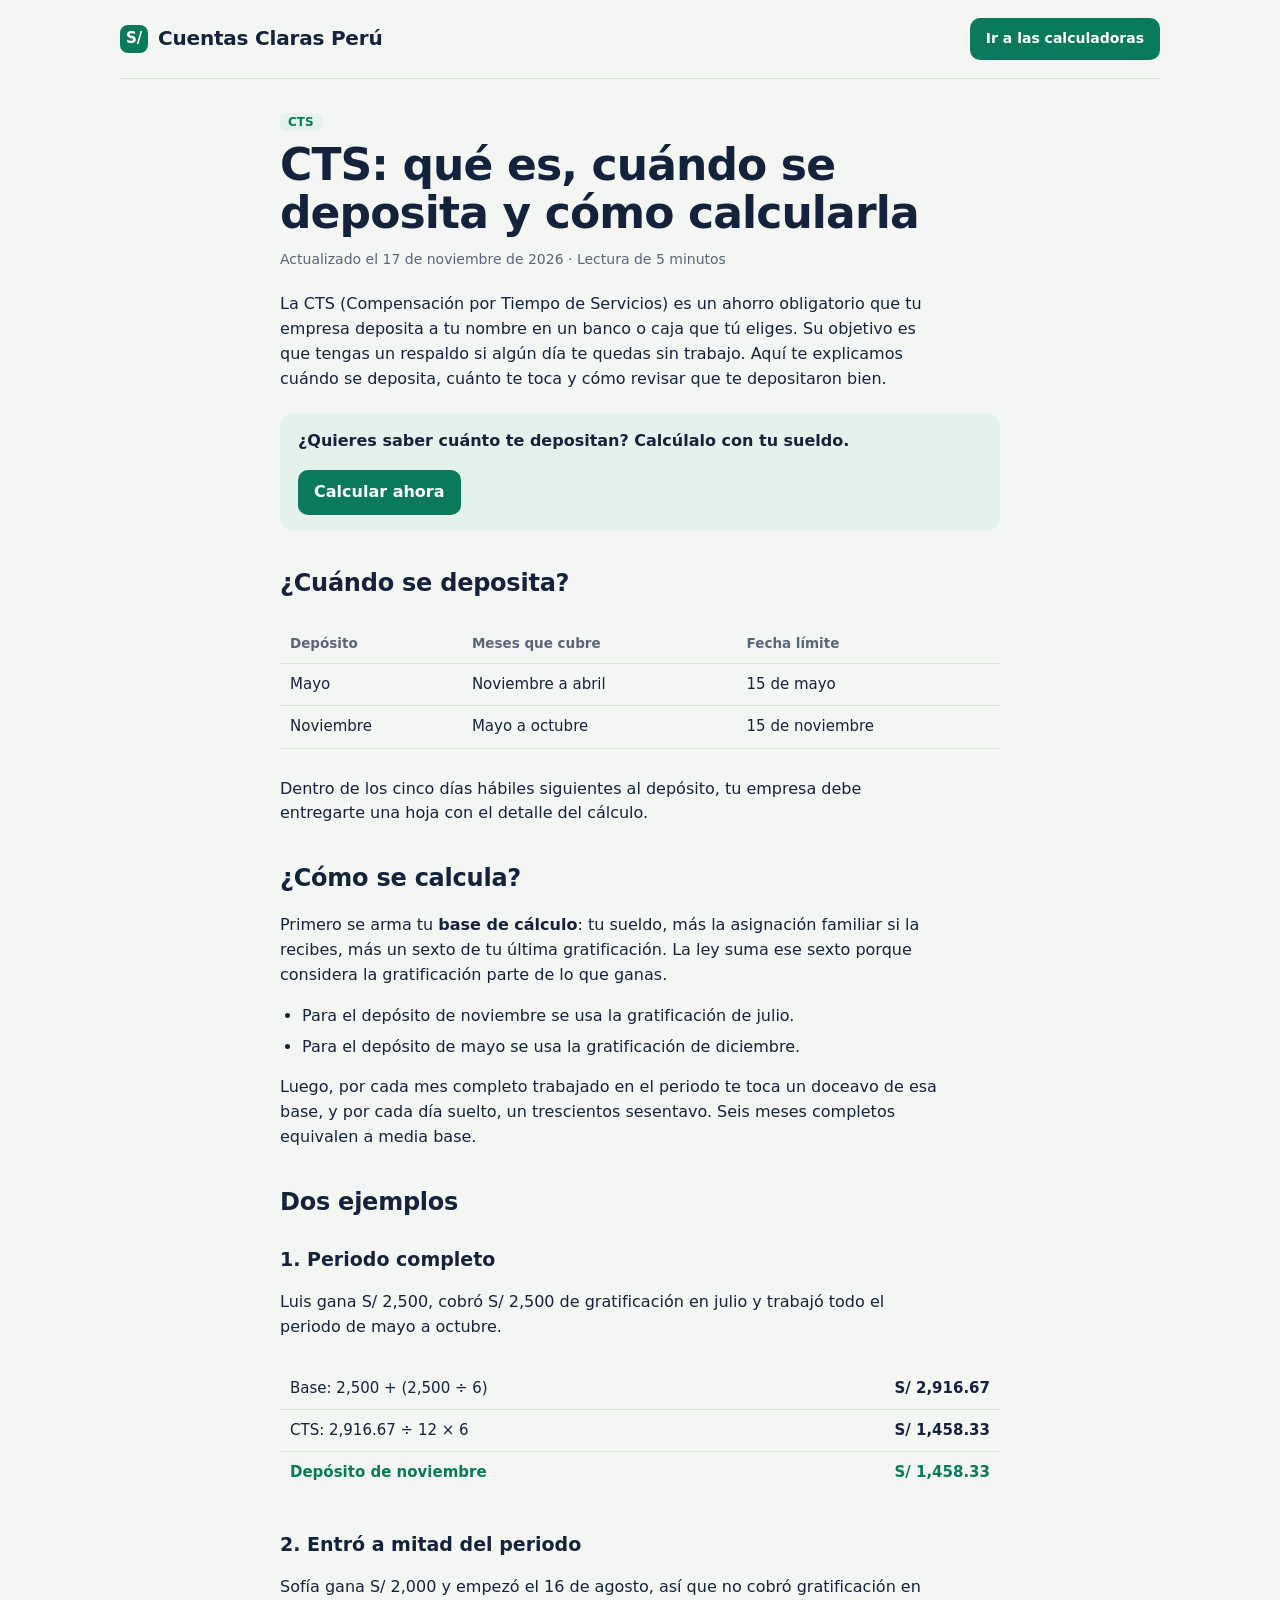
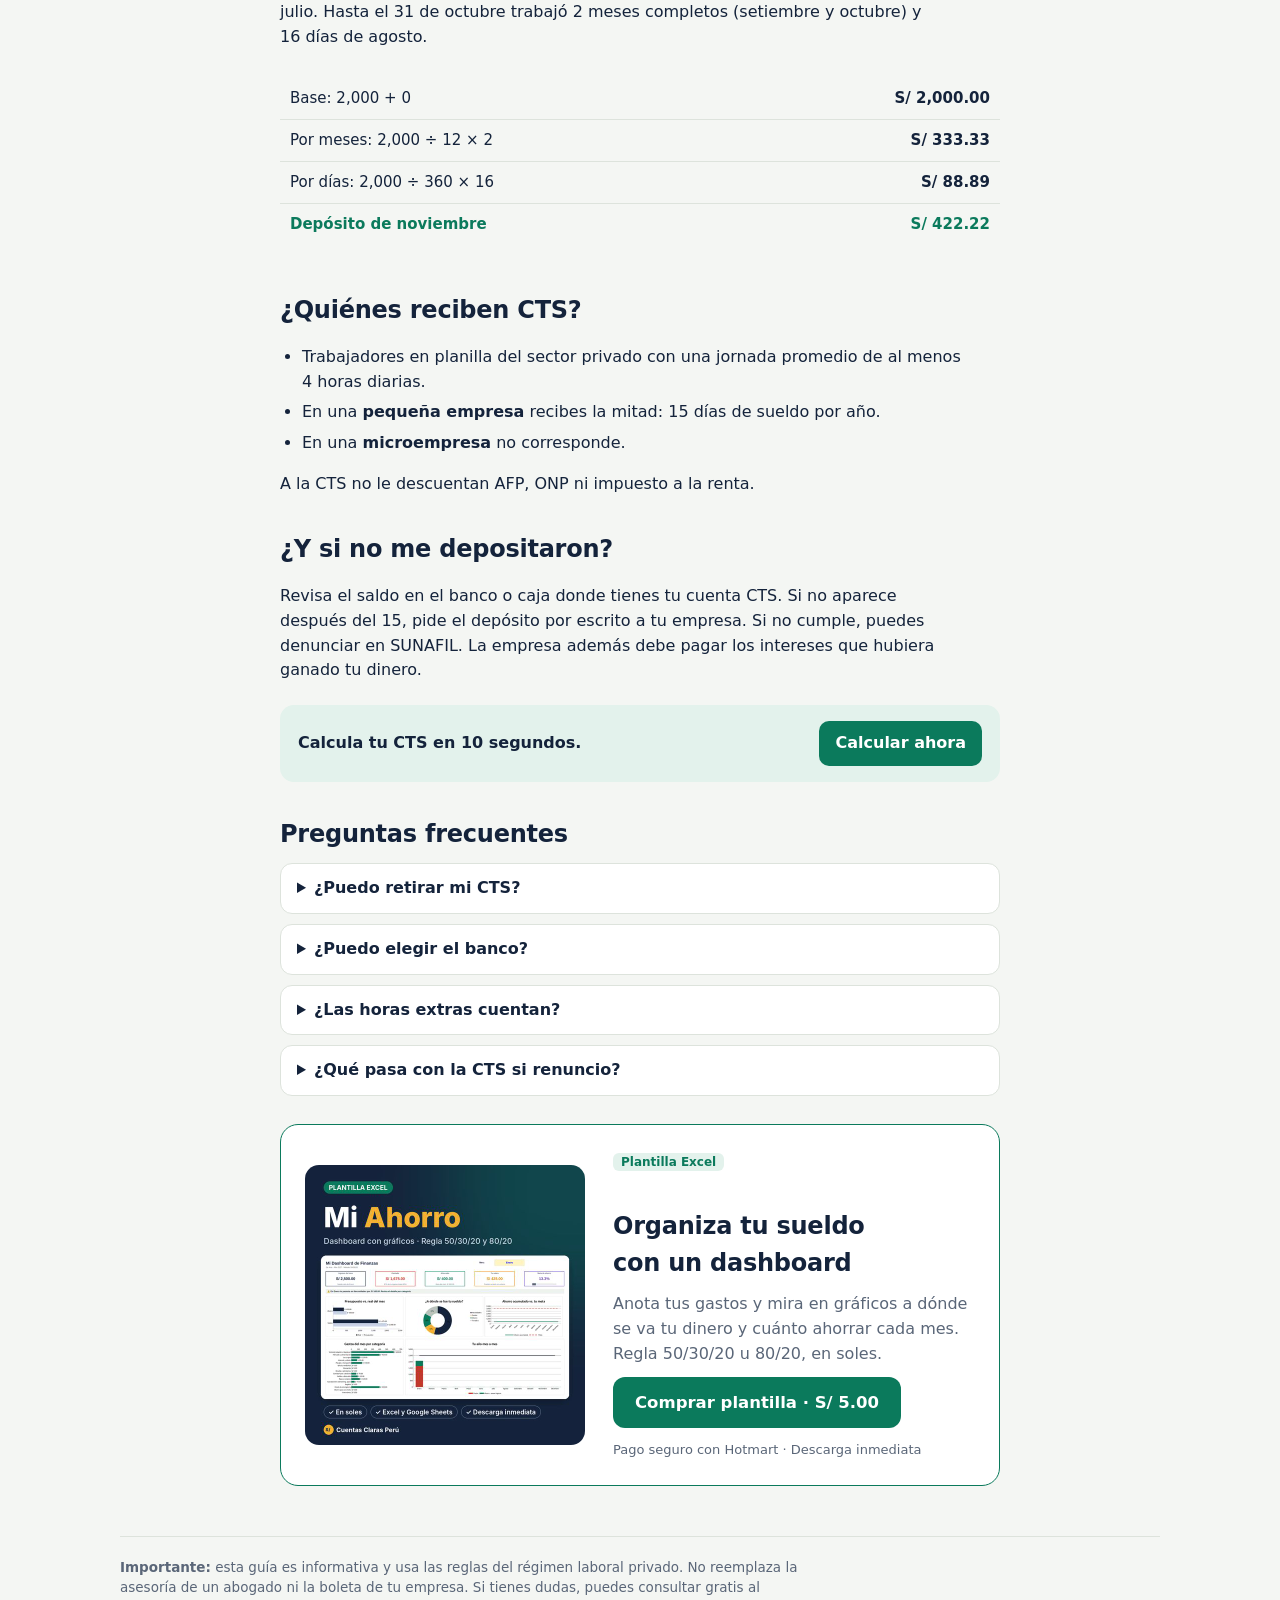
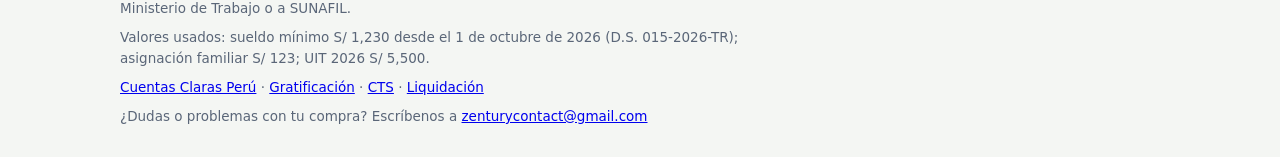
==== commit 1e24b9e5: "Renombra la plantilla a Mi Ahorro Co-Authored-By: Claude Opus 5.5 <noreply@anthropic.com> Claude-Ses" ====
--- a/guias/cts-como-calcular.html
+++ b/guias/cts-como-calcular.html
@@ -69,7 +69,7 @@
   <details><summary>¿Puedo retirar mi CTS?</summary><p>Las reglas de retiro cambian seguido por leyes temporales. Consulta en tu banco o caja cuánto puedes retirar hoy. Si te quedas sin trabajo, puedes retirar el total con la constancia de cese que te entrega tu empresa.</p></details><details><summary>¿Puedo elegir el banco?</summary><p>Sí. Tú eliges el banco o caja y se lo comunicas a tu empresa. También puedes cambiar tu CTS a otra entidad más adelante.</p></details><details><summary>¿Las horas extras cuentan?</summary><p>Sí, si las recibiste de forma regular. Se suma el promedio a tu base de cálculo.</p></details><details><summary>¿Qué pasa con la CTS si renuncio?</summary><p>La CTS acumulada desde tu último depósito se paga en tu liquidación como CTS trunca.</p></details>
 
   <section class="producto" aria-label="Plantilla de presupuesto">
-    <img src="../img/plantilla-presupuesto.jpg" alt="Plantilla Mi Presupuesto y Ahorro con dashboard" width="280" height="280" loading="lazy">
+    <img src="../img/plantilla-presupuesto.jpg" alt="Plantilla Mi Ahorro con dashboard" width="280" height="280" loading="lazy">
     <div class="producto-txt">
       <span class="g-tag">Plantilla Excel</span>
       <h2>Organiza tu sueldo con un dashboard</h2>
